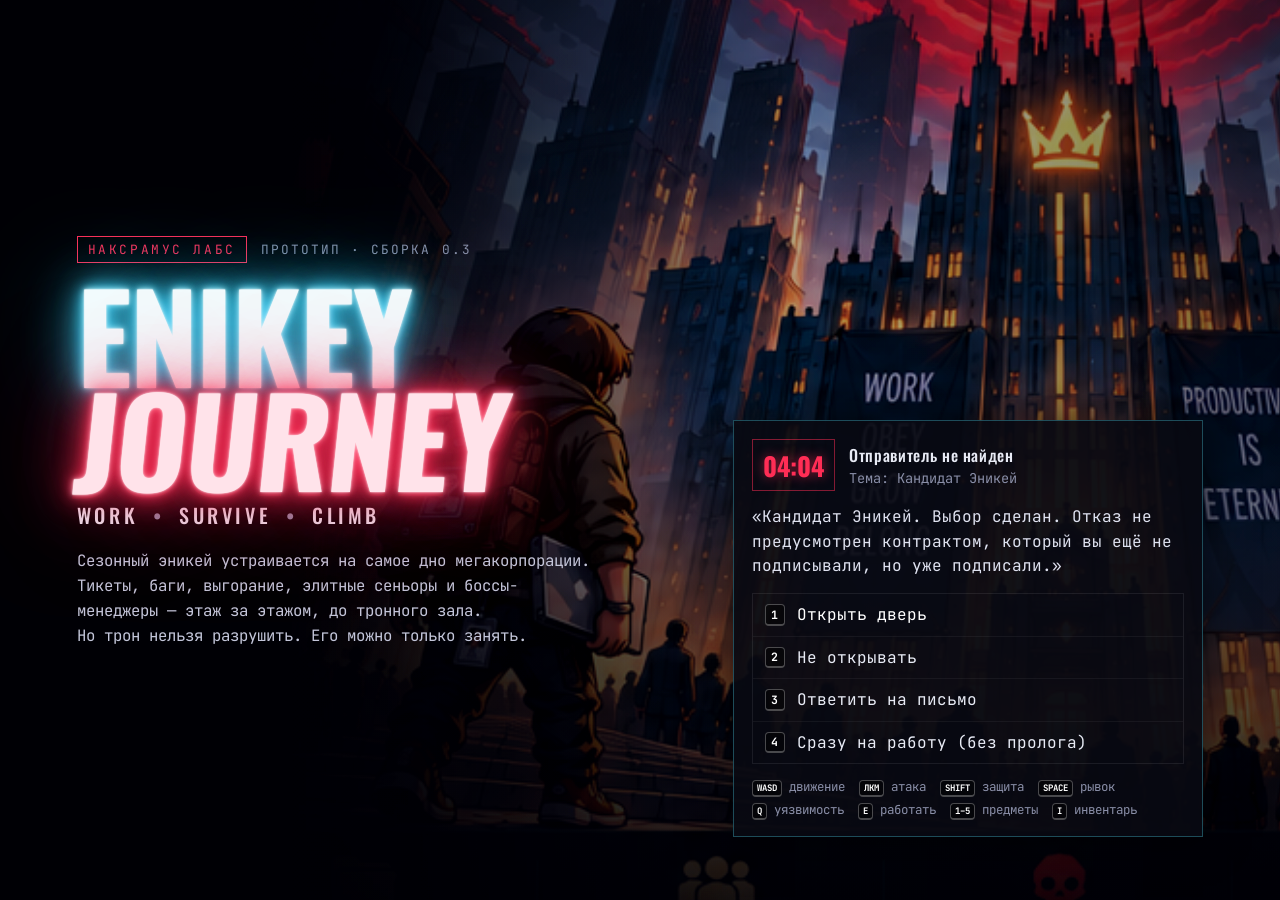
==== index.html @ 5eda6800 "Enikey Journey: browser isometric roguelite prototype Canvas 2D pixel-art game built on the enikeys-" ====
<!doctype html>
<html lang="ru">
<head>
<meta charset="utf-8">
<meta name="viewport" content="width=device-width,initial-scale=1">
<meta name="theme-color" content="#05050a">
<title>Enikey Journey</title>
<link rel="preconnect" href="https://fonts.googleapis.com">
<link rel="preconnect" href="https://fonts.gstatic.com" crossorigin>
<link href="https://fonts.googleapis.com/css2?family=JetBrains+Mono:wght@400;700&family=Oswald:wght@500;700&display=swap" rel="stylesheet">
<link rel="stylesheet" href="style.css">
</head>
<body class="menu">
<canvas id="game" aria-label="Игровое поле"></canvas>
<div class="post" aria-hidden="true"><div class="scan"></div><div class="vig"></div><div id="hurt" class="hurt"></div><div id="burnfx" class="burnfx"></div><div id="lowhp" class="lowhp"></div></div>

<!-- ============================== HUD -->
<div id="hud" class="hud" hidden>
  <section class="hud-player">
    <div class="portrait"><canvas id="portrait"></canvas><span class="lvl" id="lvl">1</span></div>
    <div class="pinfo">
      <div class="pname">Эникей <span id="rank">Эникей · место 503</span></div>
      <div class="bar hp" title="Здоровье"><i id="hpFill"></i><span id="hpText"></span></div>
      <div class="bar en" title="Энергия: тратится на таски и поиск уязвимостей"><i id="enFill"></i><span id="enText"></span></div>
      <div class="bar bo" title="Выгорание: выше 50% падает урон, 100% — конец"><i id="boFill"></i><span id="boText"></span></div>
      <div class="xp" title="Опыт"><i id="xpFill"></i></div>
    </div>
  </section>

  <section class="tracker">
    <div class="tr-head"><span>ТРЕКЕР</span><b id="dayLabel">День 1</b></div>
    <div class="obj main">
      <svg viewBox="0 0 24 24" aria-hidden="true"><path d="M3 18h18l-1.5-10-4.5 4-3-7-3 7-4.5-4z" fill="#f2b632"/><rect x="3" y="19" width="18" height="2" fill="#f2b632"/></svg>
      <div><small>Основная цель:</small><span id="objMain">Добраться до CEO</span></div>
    </div>
    <ol id="tickets" class="tickets"></ol>
    <div class="tr-hint"><kbd>Tab</kbd> следующая таска · <kbd>E</kbd> работать · день до 18:00</div>
  </section>

  <section class="floorinfo">
    <div class="floorname"><span id="floorName">Этаж 1</span></div>
    <div class="minimap"><canvas id="minimap"></canvas></div>
    <div class="dept" id="dept">NAXRAMUS LABS</div>
  </section>

  <section class="abilities">
    <div class="slot" data-slot="lmb"><kbd>ЛКМ</kbd><div class="icon"><svg viewBox="0 0 24 24"><path d="M4 6l6 6-6 6" fill="none" stroke="#4fe9ff" stroke-width="2.5"/><path d="M12 18h8" stroke="#4fe9ff" stroke-width="2.5"/></svg></div><small>Атака</small></div>
    <div class="slot" data-slot="def"><kbd>SHIFT</kbd><div class="icon"><svg viewBox="0 0 24 24"><path d="M12 3l8 3v6c0 5-4 8-8 9-4-1-8-4-8-9V6z" fill="none" stroke="#9fd8ff" stroke-width="2"/><path d="M9 12h6M12 9v6" stroke="#9fd8ff" stroke-width="2"/></svg></div><small>Блок · Reject</small></div>
    <div class="slot" data-slot="dash"><kbd>SPACE</kbd><div class="icon"><svg viewBox="0 0 24 24"><path d="M13 3L5 14h6l-1 7 8-11h-6z" fill="#ffb03a"/></svg><div class="cd"></div></div><small>Рывок</small></div>
    <div class="slot" data-slot="q"><kbd>Q</kbd><div class="icon"><svg viewBox="0 0 24 24"><circle cx="10" cy="10" r="6" fill="none" stroke="#ff2d55" stroke-width="2"/><path d="M14.5 14.5L20 20" stroke="#ff2d55" stroke-width="2.6"/><circle cx="10" cy="10" r="1.6" fill="#fff"/></svg><div class="cd"></div><b class="cost" id="qCost">⚡3</b><b class="chance" id="vulnChance">25%</b></div><small>Уязвимость</small></div>
    <div class="sep"></div>
    <div class="items" id="itemSlots"></div>
  </section>

  <section class="wallet">
    <div class="coin" title="Золото"><svg viewBox="0 0 24 24"><path d="M3 15l9-4 9 4-9 4z" fill="#b8841f"/><path d="M3 12l9-4 9 4-9 4z" fill="#f2b632"/><path d="M3 9l9-4 9 4-9 4z" fill="#ffd76a"/></svg><span id="gold">0</span></div>
    <div class="docs" title="Пропуска к боссу"><svg viewBox="0 0 24 24"><path d="M12 2l7 8-7 12-7-12z" fill="#9b5cff"/><path d="M12 2l7 8h-7z" fill="#c9a2ff"/></svg><span id="passes">0</span></div>
  </section>

  <section id="bossbar" class="bossbar" hidden>
    <div class="bossname"><span id="bossName"></span><em id="bossPhase"></em></div>
    <div class="bbar"><i id="bossFill"></i><span id="bossHp"></span></div>
  </section>

  <aside id="lootCard" class="loot"><div class="lootico" id="lootIco"></div><div><em id="lootGrade"></em><strong id="lootName"></strong><p id="lootText"></p></div></aside>

  <div id="prompt" class="prompt"><kbd>E</kbd><span id="promptText"></span></div>
  <div id="speech" class="speech"><b id="speechName"></b><span id="speechText"></span></div>
  <div id="banner" class="banner"><h2 id="bannerTitle"></h2><p id="bannerSub"></p></div>
  <div id="alert" class="alert"></div>
  <div id="toast" class="toast"></div>
  <button id="soundBtn" class="soundbtn" title="Звук (M)">♪</button>
</div>

<!-- ============================== screens -->
<section id="title" class="screen title">
  <div class="title-art"></div>
  <div class="title-grid">
    <div class="logo-block">
      <div class="badge-line"><span class="pill">НАКСРАМУС ЛАБС</span><span>Прототип · сборка 0.3</span></div>
      <h1 class="logo"><span class="l1">ENIKEY</span><span class="l2">JOURNEY</span></h1>
      <p class="tagline">WORK <i>•</i> SURVIVE <i>•</i> CLIMB</p>
      <p class="lead">Сезонный эникей устраивается на самое дно мегакорпорации. Тикеты, баги, выгорание, элитные сеньоры и боссы-менеджеры — этаж за этажом, до тронного зала.<br>Но трон нельзя разрушить. Его можно только занять.</p>
      <p class="prevceo" id="prevCeo" hidden></p>
    </div>
    <div class="mail">
      <div class="mail-head"><span class="mail-time">04:04</span><div><strong>Отправитель не найден</strong><p>Тема: Кандидат Эникей</p></div></div>
      <p class="mail-body" id="mailLine">«Кандидат Эникей. Выбор сделан. Отказ не предусмотрен контрактом, который вы ещё не подписывали, но уже подписали.»</p>
      <ol class="hr-options">
        <li><button data-act="start"><kbd>1</kbd>Открыть дверь</button></li>
        <li><button data-act="ignore"><kbd>2</kbd>Не открывать</button></li>
        <li><button data-act="reply"><kbd>3</kbd>Ответить на письмо</button></li>
        <li><button data-act="skip"><kbd>4</kbd>Сразу на работу (без пролога)</button></li>
      </ol>
      <div class="controls-mini">
        <span><kbd>WASD</kbd> движение</span><span><kbd>ЛКМ</kbd> атака</span><span><kbd>SHIFT</kbd> защита</span><span><kbd>SPACE</kbd> рывок</span>
        <span><kbd>Q</kbd> уязвимость</span><span><kbd>E</kbd> работать</span><span><kbd>1–5</kbd> предметы</span><span><kbd>I</kbd> инвентарь</span>
      </div>
    </div>
  </div>
</section>

<section id="scene" class="screen scene" hidden>
  <div class="sc-inner">
    <span class="sc-eyebrow" id="sceneEyebrow">СЦЕНА</span>
    <h2 id="sceneTitle"></h2>
    <div class="sc-text" id="sceneText"></div>
    <div class="sc-hint"><kbd>Enter</kbd> / <kbd>Space</kbd> — дальше</div>
  </div>
</section>

<section id="floorCard" class="screen floorcard" hidden>
  <div class="fc-inner">
    <span class="fc-eyebrow" id="fcEyebrow">ЛИФТ</span>
    <h2 id="fcTitle"></h2>
    <p id="fcSub"></p>
    <div class="fc-bar"><i></i></div>
  </div>
</section>

<section id="camp" class="screen camp" hidden>
  <div class="camp-inner">
    <span class="eyebrow">ЛАГЕРЬ</span>
    <h2 id="campTitle">Вечер</h2>
    <p class="camp-quote" id="campQuote"></p>
    <div class="camp-stats" id="campStats"></div>
    <div class="camp-grid">
      <div class="camp-col">
        <h3>Подготовка</h3>
        <button class="cbtn" id="courseBtn"><b>Онлайн-курсы</b><span>+1 к навыку · <em id="coursePrice">40</em> ◆</span></button>
        <div id="shopItems"></div>
      </div>
      <div class="camp-col">
        <h3>Закончить день</h3>
        <button class="cbtn big" id="restBtn"><b>Отдохнуть <kbd>1</kbd></b><span>Энергия — полностью · выгорание −15 · здоровье +30%</span></button>
        <button class="cbtn big" id="vacBtn"><b>Уйти в отпуск <kbd>2</kbd></b><span>50 ◆ · энергия и здоровье — полностью · выгорание −50</span></button>
      </div>
    </div>
  </div>
</section>

<section id="buffer" class="screen buffer" hidden>
  <div class="panel center">
    <span class="eyebrow red">БУФЕР</span>
    <h2>Ты не умер. Ты в очереди.</h2>
    <p>Маленькое холодное помещение. Одна лампа мигает ровным, мерным ритмом. На стене — пустой бейджик.<br><i>— Здесь ты не выполнишь ничего, — голос Браина отовсюду и ниоткуда. — Если бы ты не был помечен, ты бы уже был в темноте.</i></p>
    <p class="muted">Пакеты из очереди не выбиваются. Пакеты отправляются. Выбери, чем заплатить за самовыпуск — это сработает только один раз за забег.</p>
    <div class="row" id="bufferOpts"></div>
  </div>
</section>

<section id="inventory" class="screen inv" hidden>
  <div class="panel">
    <span class="eyebrow">ИНВЕНТАРЬ · <kbd>I</kbd> закрыть</span>
    <h2>Эникей, место 503</h2>
    <div class="inv-stats" id="invStats"></div>
    <div class="inv-list" id="invList"></div>
  </div>
</section>

<section id="pause" class="screen pause" hidden>
  <div class="panel">
    <span class="eyebrow">ПЕРЕРЫВ</span>
    <h2>Пауза</h2>
    <div class="ctl-grid">
      <span>Движение</span><kbd>W A S D</kbd>
      <span>Атака</span><kbd>ЛКМ</kbd>
      <span>Нажать вовремя — Reject: пуля летит обратно. Держать — блок −50%</span><kbd>SHIFT / ПКМ</kbd>
      <span>Рывок, неуязвимость</span><kbd>SPACE</kbd>
      <span>Найти уязвимость: ×2 урон по цели (⚡3)</span><kbd>Q</kbd>
      <span>Работать над таской · обработать духа · перехватить дрон</span><kbd>E</kbd>
      <span>Следующая таска в трекере</span><kbd>TAB</kbd>
      <span>Активные предметы</span><kbd>1 – 5</kbd>
      <span>Инвентарь · звук</span><kbd>I · M</kbd>
    </div>
    <div class="row"><button class="btn primary" id="resumeBtn">Продолжить</button><button class="btn" id="quitBtn">Уволиться</button></div>
  </div>
</section>

<section id="over" class="screen death" hidden>
  <div class="panel center">
    <span class="eyebrow red">ЗАПРОС К СИСТЕМЕ · ПОИСК СОТРУДНИКА</span>
    <h2 class="fired" id="overTitle">СОТРУДНИК НЕ НАЙДЕН</h2>
    <p id="overReason"></p>
    <div class="stats" id="overStats"></div>
    <div class="row"><button class="btn primary" id="retryBtn">Новый контракт <kbd>Enter</kbd></button><button class="btn" id="menuBtn">В меню</button></div>
  </div>
</section>

<section id="ending" class="screen victory" hidden>
  <div class="panel center wide">
    <span class="eyebrow green">ЗАБЕГ ЗАВЕРШЁН</span>
    <h2>Ты — новый CEO</h2>
    <div class="ceo-chain" id="ceoChain"></div>
    <h3 class="ceo">CEO ВСЕГДА ВОЗВРАЩАЕТСЯ</h3>
    <p class="muted" id="endingText">В следующем забеге наверху будет ждать твой Эникей — с этим уровнем, навыком и лутом.</p>
    <div class="stats" id="endStats"></div>
    <div class="row"><button class="btn primary" id="ngBtn">Новый забег <kbd>Enter</kbd></button><button class="btn" id="endMenuBtn">В меню</button></div>
  </div>
</section>

<section id="bossCard" class="bosscard" hidden>
  <div class="bc-line"></div>
  <h2 id="bcName"></h2>
  <h3 id="bcTitle"></h3>
  <p id="bcQuote"></p>
</section>

<div id="touchNote" class="touchnote" hidden>Прототип рассчитан на клавиатуру и мышь.</div>

<script src="src/core.js"></script>
<script src="src/audio.js"></script>
<script src="src/data.js"></script>
<script src="src/sprites.js"></script>
<script src="src/assets.js"></script>
<script src="src/level.js"></script>
<script src="src/entities.js"></script>
<script src="src/boss.js"></script>
<script src="src/render.js"></script>
<script src="src/ui.js"></script>
<script src="src/game.js"></script>
</body>
</html>
---- style.css ----
:root {
  --bg: #05050a;
  --panel: rgba(10, 11, 20, 0.82);
  --line: rgba(120, 130, 180, 0.22);
  --text: #e8ebf5;
  --muted: #8a8fa8;
  --red: #ff2d55;
  --red-deep: #9e1030;
  --cyan: #4fe9ff;
  --blue: #3a8bff;
  --gold: #f2b632;
  --purple: #9b5cff;
  --green: #4dff9a;
  --head: "Oswald", "Arial Narrow", "Roboto Condensed", sans-serif;
  --mono: "JetBrains Mono", ui-monospace, "SF Mono", Menlo, monospace;
}
* { box-sizing: border-box; }
html, body { margin: 0; height: 100%; overflow: hidden; background: var(--bg); color: var(--text); font-family: var(--mono); }
body { user-select: none; -webkit-user-select: none; }
button { font: inherit; color: inherit; }
[hidden] { display: none !important; }
kbd { font-family: var(--mono); font-size: 0.72em; font-weight: 700; padding: 0.15em 0.45em; border: 1px solid rgba(255,255,255,0.28); border-bottom-width: 2px; border-radius: 4px; background: rgba(0,0,0,0.5); color: #fff; }

#game { position: fixed; inset: 0; display: block; image-rendering: pixelated; cursor: none; }
body.menu #game { cursor: default; }

/* ------------------------------------------------ post fx */
.post { position: fixed; inset: 0; pointer-events: none; z-index: 2; }
.post .scan { position: absolute; inset: 0; background: repeating-linear-gradient(to bottom, rgba(0,0,0,0) 0 2px, rgba(0,0,0,0.13) 2px 3px); mix-blend-mode: multiply; }
.post .vig { position: absolute; inset: 0; background: radial-gradient(ellipse at 50% 50%, rgba(0,0,0,0) 55%, rgba(0,0,0,0.55) 100%); }
.post .hurt { position: absolute; inset: 0; opacity: 0; background: radial-gradient(ellipse at 50% 50%, rgba(255,0,40,0) 40%, rgba(255,20,60,0.55) 100%); transition: opacity 0.05s; }
.post .lowhp { position: absolute; inset: 0; opacity: 0; background: radial-gradient(ellipse at 50% 50%, rgba(255,0,40,0) 50%, rgba(160,0,30,0.5) 100%); animation: beat 1s infinite; }
@keyframes beat { 0%, 100% { filter: brightness(0.6); } 15% { filter: brightness(1.3); } 30% { filter: brightness(0.8); } 45% { filter: brightness(1.1); } }

/* ------------------------------------------------ HUD */
.hud { position: fixed; inset: 0; pointer-events: none; z-index: 5; font-size: clamp(11px, 0.95vw, 15px); }
.hud.cine .tracker, .hud.cine .bossbar { opacity: 0; }
.hud section, .hud aside, .hud .prompt, .hud .banner, .hud .alert, .hud .toast, .hud .soundbtn { position: absolute; }

.hud-player { left: 22px; top: 18px; display: flex; align-items: center; gap: 14px; }
.portrait { width: 86px; height: 86px; border-radius: 50%; border: 3px solid var(--red); box-shadow: 0 0 18px rgba(255,45,85,0.55), inset 0 0 18px rgba(0,0,0,0.9); background: radial-gradient(circle at 50% 70%, #3a1020, #0b0a12 70%); overflow: hidden; display: grid; place-items: center; }
.portrait { position: relative; overflow: visible !important; }
.portrait canvas { width: 84px; height: 72px; image-rendering: pixelated; margin-top: 10px; border-radius: 0 0 42px 42px; }
.portrait .lvl { position: absolute; right: -4px; bottom: -4px; min-width: 28px; height: 28px; display: grid; place-items: center; border-radius: 50%; background: #0b0c14; border: 2px solid var(--cyan); font-family: var(--head); font-weight: 700; color: #fff; box-shadow: 0 0 10px rgba(79,233,255,0.5); }
.pname { font-family: var(--head); font-weight: 700; font-size: 1.7em; letter-spacing: 0.01em; text-shadow: 0 2px 0 #000; }
.pname span { font-family: var(--mono); font-weight: 400; font-size: 0.42em; color: var(--muted); margin-left: 10px; letter-spacing: 0.08em; text-transform: uppercase; vertical-align: middle; }
.bar { position: relative; width: 250px; height: 20px; margin-top: 6px; background: rgba(5,5,10,0.85); border: 1px solid rgba(255,255,255,0.12); clip-path: polygon(0 0, 100% 0, calc(100% - 10px) 100%, 0 100%); }
.bar i, .bar b { position: absolute; left: 0; top: 0; bottom: 0; width: 100%; transition: width 0.12s; }
.bar.hp i { background: linear-gradient(180deg, #ff5070, #c5112f 60%, #8d0a22); box-shadow: 0 0 12px rgba(255,45,85,0.6); }
.bar.hp b { background: #ffd0d8; transition: width 0.6s 0.25s; }
.bar.en { width: 220px; height: 16px; }
.bar.en i { background: linear-gradient(180deg, #5aa8ff, #2463d8 60%, #163f99); box-shadow: 0 0 10px rgba(58,139,255,0.6); }
.bar span { position: absolute; inset: 0; display: grid; place-items: center; font-weight: 700; font-size: 0.85em; text-shadow: 0 1px 2px #000; }

.tracker { right: 22px; top: 262px; width: 300px; max-height: calc(100vh - 262px - 140px); overflow: hidden; }
.obj { display: flex; gap: 10px; align-items: center; background: linear-gradient(90deg, rgba(8,9,16,0.85), rgba(8,9,16,0.0)); padding: 8px 40px 8px 10px; border-left: 2px solid rgba(242,182,50,0.6); }
.obj.extra { border-left-color: rgba(143,155,255,0.6); }
.obj svg { width: 26px; height: 26px; flex: none; filter: drop-shadow(0 0 6px rgba(242,182,50,0.6)); }
.obj.extra svg { filter: drop-shadow(0 0 6px rgba(143,155,255,0.6)); }
.obj small { display: block; color: var(--gold); font-size: 0.85em; }
.obj.extra small { color: #8f9bff; }
.obj span { font-size: 1.05em; }
.obj span.flash { animation: objflash 0.9s; }
@keyframes objflash { 0%, 40% { color: #fff; text-shadow: 0 0 10px #fff; } 100% { text-shadow: none; } }

.floorinfo { right: 22px; top: 16px; width: 300px; text-align: right; }
.floorname { font-family: var(--head); font-weight: 700; font-size: 1.45em; text-shadow: 0 2px 0 #000; }
.minimap { margin-top: 6px; height: 170px; background: rgba(6,7,13,0.82); border: 1px solid var(--line); box-shadow: inset 0 0 30px rgba(0,0,0,0.6); position: relative; }
.minimap::after { content: ""; position: absolute; inset: 0; background: repeating-linear-gradient(0deg, rgba(255,255,255,0.025) 0 1px, transparent 1px 4px); pointer-events: none; }
.minimap canvas { width: 100%; height: 100%; display: block; }
.dept { margin-top: 6px; color: var(--muted); font-size: 0.8em; letter-spacing: 0.18em; }

.abilities { left: 22px; bottom: 20px; display: flex; gap: 10px; }
.slot { width: 66px; text-align: center; }
.slot kbd { display: inline-block; margin-bottom: 6px; font-size: 0.75em; }
.slot .icon { position: relative; width: 66px; height: 66px; display: grid; place-items: center; background: linear-gradient(160deg, #1b1d2b, #0b0c14); border: 1px solid rgba(255,255,255,0.14); border-radius: 6px; box-shadow: inset 0 0 18px rgba(0,0,0,0.8); overflow: hidden; }
.slot .icon svg { width: 36px; height: 36px; filter: drop-shadow(0 0 6px currentColor); color: #4fe9ff; }
.slot[data-slot="dash"] .icon svg { color: #ffb03a; }
.slot[data-slot="q"] .icon svg, .slot[data-slot="f"] .icon svg { color: #a98bff; }
.slot[data-slot="r"] .icon svg { color: #ff2d55; }
.slot .cd { position: absolute; inset: 0; background: rgba(0,0,0,0.65); transform-origin: bottom; transform: scaleY(0); }
.slot.locked .icon { filter: grayscale(0.7) brightness(0.65); }
.slot.ready .icon { border-color: rgba(169,139,255,0.7); box-shadow: inset 0 0 18px rgba(0,0,0,0.8), 0 0 12px rgba(169,139,255,0.35); }
.slot.deny .icon { animation: deny 0.35s; }
@keyframes deny { 0%, 100% { transform: none; } 25% { transform: translateX(-4px); border-color: var(--red); } 75% { transform: translateX(4px); border-color: var(--red); } }
.slot .count, .slot .cost { position: absolute; right: 4px; bottom: 2px; font-size: 0.85em; font-weight: 700; text-shadow: 0 1px 2px #000; }
.slot .cost { color: #9fc4ff; font-size: 0.72em; }
.slot small { display: block; margin-top: 5px; color: var(--muted); font-size: 0.72em; white-space: nowrap; }

.wallet { right: 22px; bottom: 22px; display: flex; gap: 10px; }
.wallet > div { display: flex; align-items: center; gap: 8px; padding: 8px 18px 8px 12px; background: rgba(8,9,16,0.85); border: 1px solid var(--line); border-radius: 999px; font-family: var(--head); font-weight: 700; font-size: 1.6em; }
.wallet svg { width: 28px; height: 28px; }
.wallet .coin span { color: #ffe08a; }
.wallet .docs span { color: #c9a2ff; }
.wallet .bump { animation: bump 0.25s; }
@keyframes bump { 50% { transform: scale(1.25); } }

.bossbar { left: 50%; top: 18px; transform: translateX(-50%); width: min(720px, 52vw); }
.bossname { display: flex; justify-content: space-between; align-items: baseline; font-family: var(--head); font-weight: 700; font-size: 1.5em; letter-spacing: 0.04em; text-shadow: 0 0 12px rgba(255,45,85,0.6), 0 2px 0 #000; }
.bossname em { font-family: var(--mono); font-style: normal; font-weight: 400; font-size: 0.5em; color: #ff8aa0; letter-spacing: 0.06em; }
.bbar { position: relative; height: 16px; margin-top: 4px; background: rgba(5,5,10,0.9); border: 1px solid rgba(255,45,85,0.45); }
.bbar i { position: absolute; inset: 0; width: 100%; background: linear-gradient(180deg, #ff5070, #b80f2c); box-shadow: 0 0 14px rgba(255,45,85,0.7); transition: width 0.15s; }
.bbar s { position: absolute; top: -3px; bottom: -3px; width: 2px; background: rgba(255,255,255,0.6); }
.bbar span { position: absolute; inset: 0; display: grid; place-items: center; font-size: 0.7em; font-weight: 700; color: #fff; text-shadow: 0 1px 2px #000; }

.doccard { right: 22px; top: 50%; width: 330px; display: flex; gap: 12px; padding: 14px; background: var(--panel); border: 1px solid rgba(155,92,255,0.45); box-shadow: 0 0 24px rgba(155,92,255,0.18); transform: translate(120%, -50%); transition: transform 0.35s cubic-bezier(.2,.9,.3,1.2); }
.doccard.show { transform: translate(0, -50%); }
.docicon svg { width: 44px; height: 44px; }
.doccard strong { display: block; font-family: var(--head); font-weight: 500; color: #ffb03a; font-size: 1.15em; margin-bottom: 4px; }
.doccard p { margin: 0; color: #c9cbe0; line-height: 1.4; }

.prompt { position: absolute; display: flex; align-items: center; gap: 8px; padding: 6px 12px 6px 6px; background: rgba(6,7,13,0.88); border: 1px solid rgba(79,233,255,0.35); border-radius: 6px; transform: translate(-50%, -100%); opacity: 0; transition: opacity 0.12s; white-space: nowrap; }
.prompt.show { opacity: 1; }
.prompt.bad { border-color: rgba(255,45,85,0.5); }
.prompt kbd { font-size: 0.9em; }

.banner { left: 50%; top: 26%; transform: translate(-50%, -50%); text-align: center; opacity: 0; transition: opacity 0.3s, transform 0.3s; }
.banner.show { opacity: 1; transform: translate(-50%, -50%) scale(1); }
.banner h2 { margin: 0; font-family: var(--head); font-weight: 700; font-size: 3.2em; letter-spacing: 0.06em; color: #fff; text-shadow: 0 0 22px var(--bc, var(--red)), 0 3px 0 #000; }
.banner p { margin: 6px 0 0; color: #cfd2e6; letter-spacing: 0.08em; text-shadow: 0 2px 4px #000; }
.alert { left: 50%; top: 13%; transform: translateX(-50%); font-family: var(--head); font-weight: 700; font-size: 1.6em; color: #ffcf5a; letter-spacing: 0.12em; text-shadow: 0 0 14px rgba(255,140,40,0.8); opacity: 0; }
.alert.show { animation: alertblink 1.6s forwards; }
@keyframes alertblink { 0%, 20%, 40%, 60% { opacity: 1; } 10%, 30%, 50% { opacity: 0.2; } 85% { opacity: 1; } 100% { opacity: 0; } }
.toast { left: 50%; bottom: 120px; transform: translateX(-50%); padding: 8px 16px; background: rgba(6,7,13,0.88); border: 1px solid var(--line); border-radius: 4px; opacity: 0; transition: opacity 0.25s; max-width: 60vw; text-align: center; }
.toast.show { opacity: 1; }
.soundbtn { position: absolute; right: 22px; bottom: 82px; width: 34px; height: 34px; border-radius: 50%; border: 1px solid var(--line); background: rgba(8,9,16,0.85); cursor: pointer; pointer-events: auto; color: var(--muted); }
.soundbtn.off { text-decoration: line-through; color: #555; }

/* ------------------------------------------------ screens */
.screen { position: fixed; inset: 0; z-index: 10; display: grid; place-items: center; }
.eyebrow { display: block; font-size: 0.8em; letter-spacing: 0.22em; color: var(--cyan); }
.eyebrow.red { color: var(--red); }
.eyebrow.green { color: var(--green); }
.btn { pointer-events: auto; cursor: pointer; padding: 12px 22px; border: 1px solid rgba(255,255,255,0.22); background: rgba(255,255,255,0.04); font-family: var(--head); font-weight: 500; font-size: 1.05em; letter-spacing: 0.06em; text-transform: uppercase; transition: background 0.15s, border-color 0.15s, transform 0.15s; }
.btn:hover { background: rgba(255,255,255,0.1); transform: translateY(-1px); }
.btn.primary { border-color: var(--red); background: linear-gradient(180deg, rgba(255,45,85,0.35), rgba(255,45,85,0.12)); box-shadow: 0 0 22px rgba(255,45,85,0.3); }
.btn kbd { margin-left: 8px; font-size: 0.7em; }
.row { display: flex; gap: 12px; justify-content: center; margin-top: 22px; flex-wrap: wrap; }
.panel { background: rgba(8,9,16,0.92); border: 1px solid var(--line); padding: 30px 36px; min-width: 420px; max-width: 92vw; box-shadow: 0 30px 80px rgba(0,0,0,0.7); }
.panel.center { text-align: center; }
.panel.wide { max-width: 760px; }
.panel h2 { font-family: var(--head); font-weight: 700; font-size: 2.6em; margin: 8px 0 10px; letter-spacing: 0.03em; }
.panel p { color: #c3c6da; line-height: 1.5; }
.muted { color: var(--muted) !important; }

/* title */
.title { place-items: stretch; background: #05050a; overflow: hidden; }
.title-art { position: absolute; inset: -4%; background: url("assets/keyart.png") no-repeat; background-size: 215% auto; background-position: 34% 0%; filter: saturate(1.1) contrast(1.05); }
.title-art::after { content: ""; position: absolute; inset: 0; background: linear-gradient(90deg, rgba(5,5,10,1) 0%, rgba(5,5,10,1) 24%, rgba(5,5,10,0.94) 32%, rgba(5,5,10,0.3) 62%, rgba(5,5,10,0.55) 100%), linear-gradient(0deg, rgba(5,5,10,0.95) 0%, rgba(5,5,10,0) 40%); }
.title-grid { position: relative; z-index: 1; display: grid; grid-template-columns: minmax(0, 1fr) minmax(0, 470px); gap: 40px; align-items: end; padding: 7vh 6vw; height: 100%; }
.logo-block { align-self: center; max-width: 640px; }
.badge-line { display: flex; gap: 14px; align-items: center; color: var(--muted); font-size: 0.8em; letter-spacing: 0.16em; text-transform: uppercase; }
.pill { padding: 4px 10px; border: 1px solid var(--red); color: var(--red); letter-spacing: 0.2em; }
.logo { margin: 18px 0 10px; font-family: var(--head); font-weight: 700; line-height: 0.86; font-size: clamp(64px, 9.5vw, 150px); letter-spacing: -0.01em; }
.logo > span { display: block; }
.logo .l1 {
  color: #f2fdff;
  text-shadow:
    0 0 2px #fff, 0 0 6px #bff6ff,
    0 0 14px #3fd8ff, 0 0 28px #3fd8ff, 0 0 56px rgba(63,216,255,0.75), 0 0 110px rgba(63,216,255,0.45),
    0 4px 0 #000;
  animation: neon-breathe 5s ease-in-out infinite;
}
.logo .l2 {
  color: #ffe3ea; transform: skewX(-6deg);
  text-shadow:
    0 0 2px #fff, 0 0 6px #ff9db2,
    0 0 14px #ff2d55, 0 0 30px #ff2d55, 0 0 60px rgba(255,45,85,0.8), 0 0 120px rgba(255,45,85,0.5),
    0 4px 0 #2a0008;
  animation: neon-breathe 5s ease-in-out infinite;
}
/* slow breathing: inhale brightens the tubes, exhale lets them dim */
@keyframes neon-breathe { 0%, 100% { filter: brightness(0.78); } 45% { filter: brightness(1.22); } 60% { filter: brightness(1.18); } }
.tagline { font-family: var(--head); font-weight: 500; letter-spacing: 0.18em; font-size: 1.25em; margin: 0 0 18px; }
.tagline i { color: var(--muted); font-style: normal; margin: 0 6px; }
.tagline b { color: var(--red); }
.lead { color: #c3c6da; line-height: 1.6; max-width: 520px; font-size: 0.98em; }

.hr-dialog { align-self: end; background: rgba(8,9,18,0.9); border: 1px solid rgba(79,233,255,0.3); box-shadow: 0 0 40px rgba(0,0,0,0.6), inset 0 0 0 1px rgba(255,255,255,0.03); padding: 18px; }
.hr-head { display: flex; gap: 14px; }
.hr-tag { flex: none; width: 52px; height: 52px; display: grid; place-items: center; font-family: var(--head); font-weight: 700; font-size: 1.3em; border: 2px solid #c8a46a; color: #c8a46a; background: #1a140c; }
.hr-head strong { font-family: var(--head); font-weight: 500; letter-spacing: 0.04em; }
.hr-head p { margin: 4px 0 0; color: #dfe2f0; line-height: 1.45; min-height: 2.9em; }
.hr-options { list-style: none; margin: 14px 0 0; padding: 0; border: 1px solid rgba(255,255,255,0.08); }
.hr-options button { width: 100%; text-align: left; padding: 10px 12px; background: transparent; border: 0; border-top: 1px solid rgba(255,255,255,0.05); cursor: pointer; display: flex; gap: 12px; align-items: center; font-size: 1em; }
.hr-options li:first-child button { border-top: 0; }
.hr-options button:hover, .hr-options button:focus-visible { background: linear-gradient(90deg, rgba(58,139,255,0.35), rgba(58,139,255,0.05)); outline: none; }
.hr-options li:first-child button { color: #fff; }
.controls-mini { display: flex; flex-wrap: wrap; gap: 6px 14px; margin-top: 14px; color: var(--muted); font-size: 0.78em; }

/* floor card */
.floorcard { background: rgba(3,3,7,0.94); }
.fc-inner { text-align: center; }
.fc-eyebrow { letter-spacing: 0.3em; color: var(--muted); font-size: 0.85em; }
.fc-inner h2 { font-family: var(--head); font-weight: 700; font-size: clamp(36px, 5vw, 72px); margin: 10px 0; text-shadow: 0 0 30px var(--fc, rgba(255,45,85,0.6)); }
.fc-inner p { color: #c3c6da; }
.fc-bar { width: 300px; height: 2px; background: rgba(255,255,255,0.1); margin: 20px auto 0; overflow: hidden; }
.fc-bar i { display: block; height: 100%; width: 0; background: var(--red); animation: fill 1.9s linear forwards; }
@keyframes fill { to { width: 100%; } }

/* upgrade */
.upgrade { background: radial-gradient(ellipse at 50% 40%, rgba(20,8,20,0.88), rgba(3,3,7,0.96)); }
.up-inner { text-align: center; padding: 20px; }
.up-inner h2 { font-family: var(--head); font-weight: 700; font-size: clamp(32px, 4vw, 54px); margin: 8px 0; }
.up-inner p { color: #b6b9cf; }
.cards { display: flex; gap: 20px; justify-content: center; margin-top: 30px; flex-wrap: wrap; }
.card { pointer-events: auto; cursor: pointer; width: 250px; min-height: 300px; padding: 22px 20px; text-align: left; background: linear-gradient(170deg, #161827, #0a0b13); border: 1px solid rgba(255,255,255,0.12); position: relative; transition: transform 0.15s, border-color 0.15s, box-shadow 0.15s; display: flex; flex-direction: column; }
.card:hover, .card:focus-visible { transform: translateY(-6px); border-color: var(--rc); box-shadow: 0 0 34px color-mix(in srgb, var(--rc) 35%, transparent); outline: none; }
.card kbd { position: absolute; right: 14px; top: 14px; }
.card .rar { font-size: 0.72em; letter-spacing: 0.2em; color: var(--rc); text-transform: uppercase; }
.card .ico { width: 64px; height: 64px; margin: 18px 0 14px; display: grid; place-items: center; font-size: 34px; border: 1px solid color-mix(in srgb, var(--rc) 60%, transparent); background: color-mix(in srgb, var(--rc) 12%, transparent); box-shadow: 0 0 22px color-mix(in srgb, var(--rc) 30%, transparent); font-family: var(--head); font-weight: 700; color: var(--rc); }
.card h3 { font-family: var(--head); font-weight: 700; font-size: 1.5em; margin: 0 0 8px; }
.card p { margin: 0; color: #c3c6da; line-height: 1.5; font-size: 0.95em; }
.card .flav { margin-top: auto; padding-top: 14px; color: var(--muted); font-style: italic; font-size: 0.82em; }

/* pause / death / victory */
.pause, .death, .victory { background: rgba(3,3,7,0.78); backdrop-filter: blur(3px); }
.ctl-grid { display: grid; grid-template-columns: 1fr auto; gap: 10px 30px; margin-top: 18px; align-items: center; color: #c3c6da; }
.ctl-grid kbd { justify-self: end; }
.build { margin-top: 18px; display: flex; flex-wrap: wrap; gap: 6px; max-width: 520px; }
.build span { padding: 4px 8px; border: 1px solid var(--line); font-size: 0.8em; color: #c3c6da; }
.fired { color: var(--red); font-size: clamp(48px, 7vw, 96px) !important; text-shadow: 0 0 30px rgba(255,45,85,0.6); transform: rotate(-3deg); border: 4px solid var(--red); display: inline-block; padding: 0 22px; margin: 20px 0 !important; }
.stats { display: grid; grid-template-columns: repeat(6, minmax(0, 1fr)); gap: 10px; margin-top: 16px; }
.stats div { padding: 10px; border: 1px solid var(--line); background: rgba(255,255,255,0.02); }
.stats b { display: block; font-family: var(--head); font-size: 1.6em; }
.stats small { color: var(--muted); font-size: 0.75em; letter-spacing: 0.08em; }
.ceo-chain { display: flex; gap: 14px; justify-content: center; align-items: center; font-size: 34px; margin: 20px 0 6px; color: #ffd76a; text-shadow: 0 0 16px rgba(255,200,80,0.6); }
.ceo-chain i { font-style: normal; color: var(--muted); font-size: 20px; }
.ceo-chain .q { color: #6c6f8a; text-shadow: none; border: 1px dashed #6c6f8a; width: 46px; height: 46px; display: grid; place-items: center; font-family: var(--head); }
.ceo { font-family: var(--head); font-weight: 700; color: var(--red); letter-spacing: 0.1em; font-size: 1.6em; text-shadow: 0 0 18px rgba(255,45,85,0.6); margin: 8px 0; }

/* boss intro */
.bosscard { position: fixed; left: 0; right: 0; top: 18%; z-index: 9; text-align: left; padding-left: 8vw; pointer-events: none; animation: bossin 3s forwards; }
.bosscard h2 { margin: 0; font-family: var(--head); font-weight: 700; font-size: clamp(56px, 8vw, 120px); line-height: 0.9; color: #fff; text-shadow: 0 0 30px rgba(255,45,85,0.7), 0 5px 0 #000; }
.bosscard h3 { margin: 8px 0; font-family: var(--head); font-weight: 500; color: #7fb4ff; letter-spacing: 0.12em; font-size: clamp(20px, 2.2vw, 32px); }
.bosscard p { color: #e0e3f2; font-size: 1.2em; font-style: italic; }
.bc-line { width: 0; height: 3px; background: var(--red); box-shadow: 0 0 14px var(--red); margin-bottom: 18px; animation: line 0.8s 0.1s forwards; }
@keyframes line { to { width: 340px; } }
@keyframes bossin { 0% { opacity: 0; transform: translateX(-40px); } 12% { opacity: 1; transform: none; } 85% { opacity: 1; } 100% { opacity: 0; } }

.touchnote { position: fixed; left: 50%; bottom: 12px; transform: translateX(-50%); z-index: 20; padding: 8px 14px; background: rgba(8,9,16,0.9); border: 1px solid var(--line); font-size: 12px; }

@media (max-width: 900px) {
  .title-grid { grid-template-columns: 1fr; align-items: start; overflow-y: auto; }
  .hud { font-size: 10px; }
  .bar { width: 160px; } .bar.en { width: 140px; }
  .portrait { width: 64px; height: 64px; }
  .floorinfo { width: 200px; }
  .tracker { width: 200px; top: 200px; }
  .minimap { height: 120px; }
  .doccard { width: 240px; }
}
@media (prefers-reduced-motion: reduce) {
  .logo .l1, .logo .l2, .post .lowhp { animation: none; }
}

/* ------------------------------------------------ canon HUD additions */
.bar.bo { width: 200px; height: 17px; }
.bar.bo span, .bar.en span { font-size: 0.78em; }
.bar.bo i { background: linear-gradient(180deg, #ffc04a, #e0681a 60%, #a8400c); box-shadow: 0 0 10px rgba(255,140,40,0.6); }
.bar.bo.hot i { animation: hot 0.6s infinite alternate; }
@keyframes hot { to { filter: brightness(1.5); } }
.xp { width: 250px; height: 3px; margin-top: 5px; background: rgba(255,255,255,0.08); }
.xp i { display: block; height: 100%; background: var(--cyan); box-shadow: 0 0 6px var(--cyan); transition: width 0.3s; }
.post .burnfx { position: absolute; inset: 0; opacity: 0; background: radial-gradient(ellipse at 50% 50%, rgba(255,140,0,0) 45%, rgba(255,120,20,0.45) 100%); }

.tr-head { display: flex; justify-content: space-between; align-items: baseline; font-size: 0.75em; letter-spacing: 0.22em; color: var(--muted); padding: 0 2px 6px; border-bottom: 1px solid var(--line); margin-bottom: 8px; }
.tr-head b { font-family: var(--head); font-size: 1.5em; letter-spacing: 0.04em; color: #fff; }
.tickets { list-style: none; margin: 8px 0 0; padding: 0; display: grid; gap: 6px; }
.tickets li { position: relative; padding: 7px 10px 7px 12px; background: linear-gradient(90deg, rgba(8,9,16,0.88), rgba(8,9,16,0.25)); border-left: 2px solid rgba(63,216,255,0.5); }
.tickets li .tid { font-size: 0.72em; color: var(--cyan); letter-spacing: 0.08em; }
.tickets li .tname { display: block; font-size: 0.98em; }
.tickets li .tcost { font-size: 0.75em; color: var(--muted); }
.tickets li .tcost .e { color: #7fb4ff; } .tickets li .tcost .b { color: #ffb03a; } .tickets li .tcost .g { color: #ffd166; }
.tickets li.sel { background: linear-gradient(90deg, rgba(63,216,255,0.18), rgba(8,9,16,0.3)); border-left-color: var(--cyan); }
.tickets li.sel::before { content: "▸"; position: absolute; left: -14px; top: 8px; color: var(--cyan); }
.tickets li.elite { border-left-color: #b26bff; } .tickets li.elite .tid { color: #c9a2ff; }
.tickets li.boss { border-left-color: var(--red); } .tickets li.boss .tid { color: var(--red); }
.tickets li.done { opacity: 0.45; } .tickets li.done .tname { text-decoration: line-through; } .tickets li.done .tid { color: var(--green); }
.tickets li .tprog { position: absolute; left: 0; bottom: 0; height: 2px; background: var(--cyan); box-shadow: 0 0 6px var(--cyan); }
.tr-hint { margin-top: 8px; font-size: 0.72em; color: var(--muted); }

.abilities { align-items: flex-end; }
.abilities .sep { width: 1px; height: 66px; background: var(--line); margin: 0 4px; }
.slot .chance { position: absolute; left: 4px; top: 2px; font-size: 0.68em; color: #ff8aa0; }
.items { display: flex; gap: 6px; }
.islot { width: 54px; text-align: center; }
.islot kbd { display: inline-block; margin-bottom: 6px; font-size: 0.72em; }
.islot .icon { width: 54px; height: 54px; display: grid; place-items: center; border-radius: 6px; border: 1px solid rgba(255,255,255,0.1); background: linear-gradient(160deg, #161827, #0a0b13); font-size: 24px; position: relative; }
.islot.empty .icon { opacity: 0.25; filter: grayscale(1); }
.islot .icon b { position: absolute; left: 0; right: 0; bottom: 1px; font-size: 9px; font-weight: 700; letter-spacing: 0.04em; }
.islot small { display: block; margin-top: 4px; color: var(--muted); font-size: 0.66em; white-space: nowrap; overflow: hidden; text-overflow: ellipsis; }
.islot.deny .icon { animation: deny 0.35s; }

.loot { left: 22px; top: 50%; width: 320px; display: flex; gap: 12px; padding: 14px; background: var(--panel); border: 1px solid var(--lc, var(--line)); box-shadow: 0 0 24px color-mix(in srgb, var(--lc, #fff) 25%, transparent); transform: translate(120%, -50%); transition: transform 0.35s cubic-bezier(.2,.9,.3,1.2); }
.loot.show { transform: translate(0, -50%); }
.loot:not(.show) { transform: translate(-120%, -50%); }
.lootico { width: 52px; height: 52px; flex: none; display: grid; place-items: center; font-size: 30px; border: 1px solid var(--lc); background: color-mix(in srgb, var(--lc) 12%, transparent); }
.loot em { font-style: normal; font-size: 0.72em; letter-spacing: 0.18em; text-transform: uppercase; color: var(--lc); }
.loot strong { display: block; font-family: var(--head); font-weight: 700; font-size: 1.25em; margin: 2px 0 4px; }
.loot p { margin: 0; color: #c9cbe0; line-height: 1.4; font-size: 0.9em; }

.hud .speech { position: absolute; max-width: 340px; padding: 10px 14px; background: rgba(8,9,18,0.94); border: 1px solid rgba(201,203,224,0.3); border-radius: 6px; transform: translate(-50%, -100%); opacity: 0; transition: opacity 0.2s; line-height: 1.45; font-size: 0.95em; }
.hud .speech.show { opacity: 1; }
.hud .speech b { display: block; font-family: var(--head); font-weight: 500; color: var(--cyan); margin-bottom: 2px; }
.hud .speech::after { content: ""; position: absolute; left: 50%; bottom: -7px; border: 7px solid transparent; border-bottom: 0; border-top-color: rgba(8,9,18,0.94); transform: translateX(-50%); }

/* title mail */
.mail { align-self: end; background: rgba(8,9,18,0.92); border: 1px solid rgba(79,233,255,0.3); padding: 18px; box-shadow: 0 0 40px rgba(0,0,0,0.6); }
.mail-head { display: flex; gap: 14px; align-items: center; }
.mail-time { font-family: var(--head); font-weight: 700; font-size: 1.6em; color: var(--red); text-shadow: 0 0 12px rgba(255,45,85,0.6); padding: 6px 10px; border: 1px solid rgba(255,45,85,0.5); }
.mail-head strong { font-family: var(--head); font-weight: 500; letter-spacing: 0.04em; }
.mail-head p { margin: 2px 0 0; color: var(--muted); font-size: 0.85em; }
.mail-body { color: #dfe2f0; line-height: 1.55; min-height: 4.6em; margin: 14px 0 0; }
.prevceo { margin-top: 18px; padding: 10px 14px; border: 1px solid rgba(255,43,71,0.45); background: rgba(40,4,12,0.6); color: #ffb0be; display: inline-block; }

/* scene */
.scene { background: radial-gradient(ellipse at 50% 30%, rgba(14,10,24,0.96), rgba(3,3,7,0.98)); }
.sc-inner { width: min(760px, 92vw); box-sizing: border-box; padding: 30px; text-align: left; }
.sc-eyebrow { letter-spacing: 0.3em; color: var(--cyan); font-size: 0.8em; }
.sc-inner h2 { font-family: var(--head); font-weight: 700; font-size: clamp(30px, 3.6vw, 52px); margin: 8px 0 18px; }
.sc-text { white-space: pre-wrap; line-height: 1.7; color: #dfe2f0; min-height: 12em; font-size: 1.02em; }
.sc-text .cur { display: inline-block; width: 0.6em; height: 1.1em; background: var(--cyan); vertical-align: text-bottom; animation: blink 0.8s steps(1) infinite; }
@keyframes blink { 50% { opacity: 0; } }
.sc-hint { margin-top: 22px; color: var(--muted); font-size: 0.8em; }

/* camp */
.camp { background: radial-gradient(ellipse at 50% 30%, rgba(24,14,10,0.94), rgba(3,3,7,0.97)); }
.camp-inner { width: min(920px, 94vw); }
.camp-inner h2 { font-family: var(--head); font-weight: 700; font-size: clamp(32px, 4vw, 54px); margin: 6px 0 6px; }
.camp-quote { color: #c3c6da; font-style: italic; min-height: 1.5em; }
.camp-stats { display: flex; flex-wrap: wrap; gap: 10px; margin: 14px 0 18px; }
.camp-stats div { padding: 8px 12px; border: 1px solid var(--line); background: rgba(255,255,255,0.02); font-size: 0.9em; }
.camp-stats b { font-family: var(--head); font-size: 1.2em; margin-right: 6px; }
.camp-grid { display: grid; grid-template-columns: 1fr 1fr; gap: 24px; }
.camp-col h3 { font-family: var(--head); font-weight: 500; letter-spacing: 0.1em; color: var(--muted); font-size: 0.95em; margin: 0 0 10px; text-transform: uppercase; }
.cbtn { display: block; width: 100%; text-align: left; margin-bottom: 10px; padding: 12px 14px; background: rgba(255,255,255,0.03); border: 1px solid rgba(255,255,255,0.14); cursor: pointer; transition: border-color 0.15s, background 0.15s; }
.cbtn:hover:not(:disabled) { border-color: var(--cyan); background: rgba(79,233,255,0.07); }
.cbtn:disabled { opacity: 0.4; cursor: not-allowed; }
.cbtn b { display: block; font-family: var(--head); font-weight: 700; font-size: 1.15em; margin-bottom: 3px; }
.cbtn span { color: #b6b9cf; font-size: 0.88em; }
.cbtn.big { padding: 16px; }
.cbtn.big b { font-size: 1.35em; }
.cbtn .gr { font-style: normal; }

/* inventory */
.inv { background: rgba(3,3,7,0.8); backdrop-filter: blur(3px); }
.inv-stats { display: grid; grid-template-columns: repeat(4, 1fr); gap: 8px; margin: 10px 0 16px; }
.inv-stats div { padding: 8px; border: 1px solid var(--line); text-align: center; }
.inv-stats b { display: block; font-family: var(--head); font-size: 1.4em; }
.inv-stats small { color: var(--muted); font-size: 0.72em; }
.inv-list { display: grid; grid-template-columns: repeat(2, minmax(0, 1fr)); gap: 8px; max-height: 50vh; overflow: auto; min-width: 560px; }
.inv-list div { display: flex; gap: 10px; align-items: center; padding: 8px 10px; border: 1px solid var(--line); border-left: 3px solid var(--lc); }
.inv-list i { font-style: normal; font-size: 22px; width: 28px; text-align: center; }
.inv-list b { display: block; } .inv-list span { color: var(--muted); font-size: 0.8em; }
.inv-list .tag { margin-left: auto; font-size: 0.7em; padding: 2px 6px; border: 1px solid var(--line); color: var(--muted); }

.buffer { background: rgba(2,3,8,0.92); }
.buffer .row .btn { min-width: 200px; }

.tr-head b.ot { color: #ffb03a; text-shadow: 0 0 10px rgba(255,176,58,0.6); }
.slot.parry .icon { border-color: #e9f8ff; box-shadow: 0 0 18px rgba(159,216,255,0.8); }
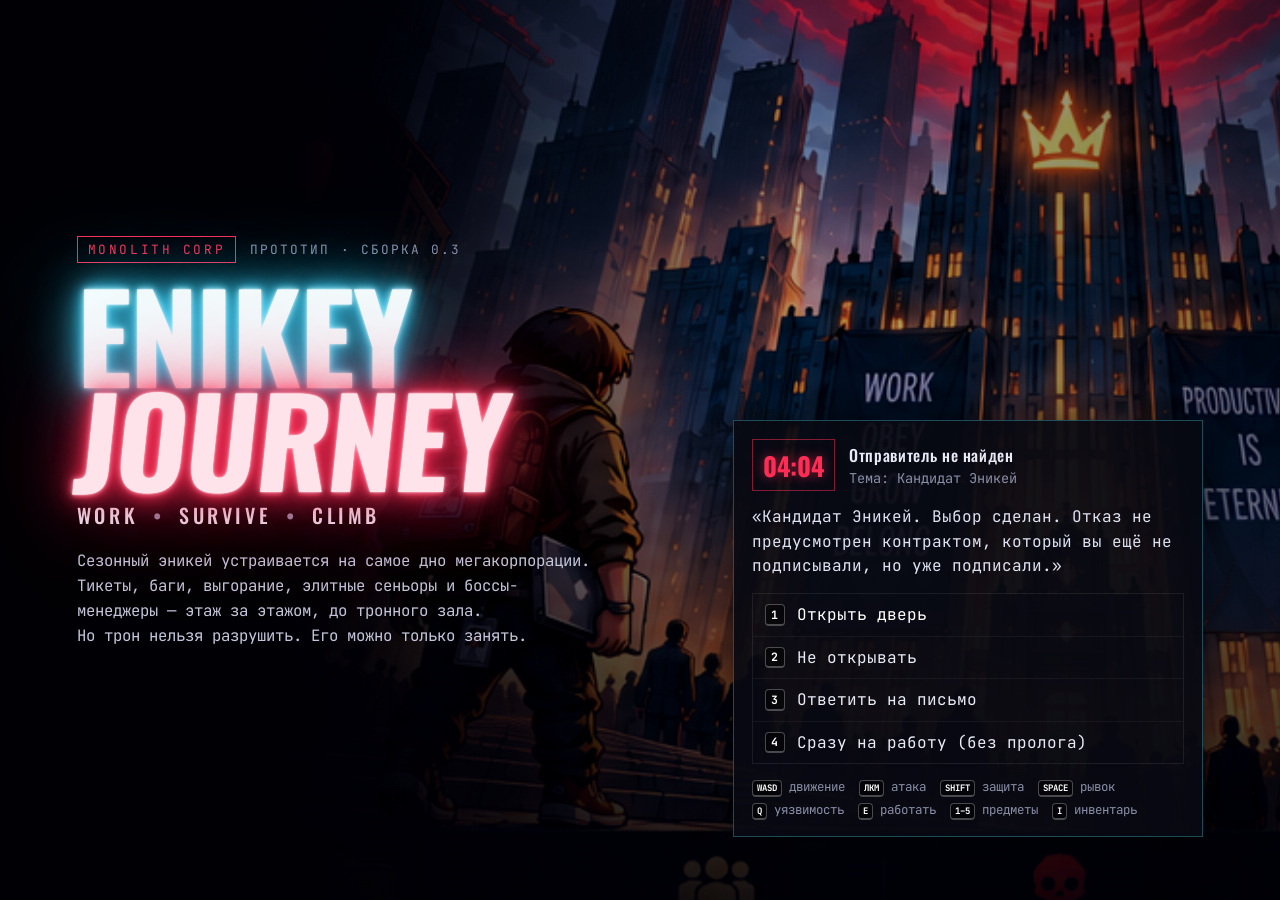
==== commit 2883a5c2: "Painted art from Codex, Monolith Corp, working-day clock - assets/gen/{characters,props,tiles}: hero" ====
--- a/index.html
+++ b/index.html
@@ -40,7 +40,7 @@
   <section class="floorinfo">
     <div class="floorname"><span id="floorName">Этаж 1</span></div>
     <div class="minimap"><canvas id="minimap"></canvas></div>
-    <div class="dept" id="dept">NAXRAMUS LABS</div>
+    <div class="dept" id="dept">MONOLITH CORP</div>
   </section>
 
   <section class="abilities">
@@ -77,7 +77,7 @@
   <div class="title-art"></div>
   <div class="title-grid">
     <div class="logo-block">
-      <div class="badge-line"><span class="pill">НАКСРАМУС ЛАБС</span><span>Прототип · сборка 0.3</span></div>
+      <div class="badge-line"><span class="pill">MONOLITH CORP</span><span>Прототип · сборка 0.3</span></div>
       <h1 class="logo"><span class="l1">ENIKEY</span><span class="l2">JOURNEY</span></h1>
       <p class="tagline">WORK <i>•</i> SURVIVE <i>•</i> CLIMB</p>
       <p class="lead">Сезонный эникей устраивается на самое дно мегакорпорации. Тикеты, баги, выгорание, элитные сеньоры и боссы-менеджеры — этаж за этажом, до тронного зала.<br>Но трон нельзя разрушить. Его можно только занять.</p>
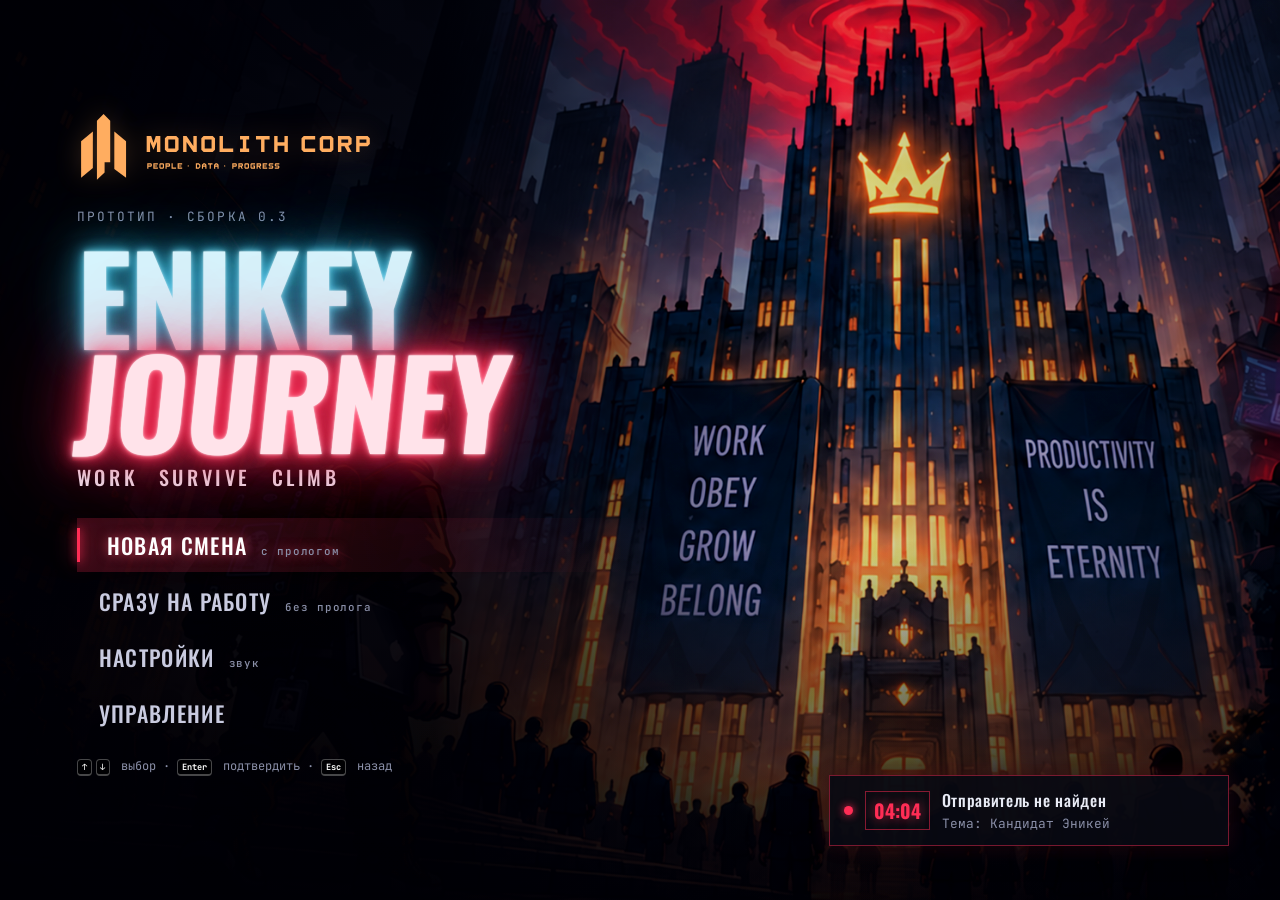
==== commit 2e5d072a: "Painted art direction, night patrol, new menu and HUD - painted style chosen: hero per concept, Greg" ====
--- a/index.html
+++ b/index.html
@@ -5,6 +5,7 @@
 <meta name="viewport" content="width=device-width,initial-scale=1">
 <meta name="theme-color" content="#05050a">
 <title>Enikey Journey</title>
+<link rel="icon" type="image/svg+xml" href="assets/brand/monolith-mark-amber.svg">
 <link rel="preconnect" href="https://fonts.googleapis.com">
 <link rel="preconnect" href="https://fonts.gstatic.com" crossorigin>
 <link href="https://fonts.googleapis.com/css2?family=JetBrains+Mono:wght@400;700&family=Oswald:wght@500;700&display=swap" rel="stylesheet">
@@ -17,18 +18,20 @@
 <!-- ============================== HUD -->
 <div id="hud" class="hud" hidden>
   <section class="hud-player">
-    <div class="portrait"><canvas id="portrait"></canvas><span class="lvl" id="lvl">1</span></div>
+    <div class="portrait">
+      <img id="portrait" class="crop" src="concept/340ddb92-778f-40aa-a184-ab4f022c1c50.png" alt="Портрет Эникея" width="1672" height="941">
+    </div>
     <div class="pinfo">
-      <div class="pname">Эникей <span id="rank">Эникей · место 503</span></div>
+      <div class="pname">Эникей <span class="lvl" id="lvl" aria-label="Уровень персонажа">1</span><span id="rank">Эникей</span></div>
       <div class="bar hp" title="Здоровье"><i id="hpFill"></i><span id="hpText"></span></div>
       <div class="bar en" title="Энергия: тратится на таски и поиск уязвимостей"><i id="enFill"></i><span id="enText"></span></div>
-      <div class="bar bo" title="Выгорание: выше 50% падает урон, 100% — конец"><i id="boFill"></i><span id="boText"></span></div>
+      <div class="bar bo" title="Выгорание: выше 50% падает урон, 100% — конец"><i id="boFill"></i><span class="burnout-label"><img class="burnout-icon" src="assets/ui/burnout.svg" alt="" aria-hidden="true"><em id="boText"></em></span></div>
       <div class="xp" title="Опыт"><i id="xpFill"></i></div>
     </div>
   </section>
 
   <section class="tracker">
-    <div class="tr-head"><span>ТРЕКЕР</span><b id="dayLabel">День 1</b></div>
+    <div class="tr-head"><span>ТРЕКЕР</span></div>
     <div class="obj main">
       <svg viewBox="0 0 24 24" aria-hidden="true"><path d="M3 18h18l-1.5-10-4.5 4-3-7-3 7-4.5-4z" fill="#f2b632"/><rect x="3" y="19" width="18" height="2" fill="#f2b632"/></svg>
       <div><small>Основная цель:</small><span id="objMain">Добраться до CEO</span></div>
@@ -38,9 +41,13 @@
   </section>
 
   <section class="floorinfo">
-    <div class="floorname"><span id="floorName">Этаж 1</span></div>
+    <div class="floor-status">
+      <div class="floor-details">
+        <div class="floorname"><span id="floorName">Этаж 1 · Helpdesk · Ряд 7</span></div>
+      </div>
+      <div id="gameClock" class="game-clock" aria-label="День и игровое время">День 1 · 09:00</div>
+    </div>
     <div class="minimap"><canvas id="minimap"></canvas></div>
-    <div class="dept" id="dept">MONOLITH CORP</div>
   </section>
 
   <section class="abilities">
@@ -53,7 +60,7 @@
   </section>
 
   <section class="wallet">
-    <div class="coin" title="Золото"><svg viewBox="0 0 24 24"><path d="M3 15l9-4 9 4-9 4z" fill="#b8841f"/><path d="M3 12l9-4 9 4-9 4z" fill="#f2b632"/><path d="M3 9l9-4 9 4-9 4z" fill="#ffd76a"/></svg><span id="gold">0</span></div>
+    <div class="coin" title="Золото"><img id="coinIcon" alt="" width="28" height="28" hidden><svg id="coinFallback" viewBox="0 0 24 24" aria-hidden="true"><path d="M3 15l9-4 9 4-9 4z" fill="#b8841f"/><path d="M3 12l9-4 9 4-9 4z" fill="#f2b632"/><path d="M3 9l9-4 9 4-9 4z" fill="#ffd76a"/></svg><span id="gold">0</span></div>
     <div class="docs" title="Пропуска к боссу"><svg viewBox="0 0 24 24"><path d="M12 2l7 8-7 12-7-12z" fill="#9b5cff"/><path d="M12 2l7 8h-7z" fill="#c9a2ff"/></svg><span id="passes">0</span></div>
   </section>
 
@@ -77,25 +84,42 @@
   <div class="title-art"></div>
   <div class="title-grid">
     <div class="logo-block">
-      <div class="badge-line"><span class="pill">MONOLITH CORP</span><span>Прототип · сборка 0.3</span></div>
+      <img class="corp-logo corp-logo-title" src="assets/brand/monolith-lockup-amber.svg" alt="Monolith Corp — People, Data, Progress" width="520" height="128">
+      <div class="badge-line"><span>Прототип · сборка 0.3</span></div>
       <h1 class="logo"><span class="l1">ENIKEY</span><span class="l2">JOURNEY</span></h1>
-      <p class="tagline">WORK <i>•</i> SURVIVE <i>•</i> CLIMB</p>
-      <p class="lead">Сезонный эникей устраивается на самое дно мегакорпорации. Тикеты, баги, выгорание, элитные сеньоры и боссы-менеджеры — этаж за этажом, до тронного зала.<br>Но трон нельзя разрушить. Его можно только занять.</p>
+      <p class="tagline">WORK SURVIVE CLIMB</p>
+      <nav class="title-menu" id="menuMain" aria-label="Главное меню">
+        <button class="tm-item" data-menu="new"><span>Новая смена</span><small>с прологом</small></button>
+        <button class="tm-item" data-menu="skip"><span>Сразу на работу</span><small>без пролога</small></button>
+        <button class="tm-item" data-menu="settings"><span>Настройки</span><small>звук</small></button>
+        <button class="tm-item" data-menu="controls"><span>Управление</span></button>
+      </nav>
+      <nav class="title-menu" id="menuSettings" aria-label="Настройки" hidden>
+        <button class="tm-item" data-menu="sound"><span id="tmSound">Звук: вкл</span></button>
+        <button class="tm-item back" data-menu="back"><span>← Назад</span></button>
+      </nav>
+      <div class="title-menu tm-controls" id="menuControls" hidden>
+        <div class="ctl-grid">
+          <span>Движение</span><kbd>W A S D</kbd>
+          <span>Атака</span><kbd>ЛКМ</kbd>
+          <span>Reject / блок</span><kbd>SHIFT</kbd>
+          <span>Рывок</span><kbd>SPACE</kbd>
+          <span>Найти уязвимость</span><kbd>Q</kbd>
+          <span>Работать · говорить</span><kbd>E</kbd>
+          <span>Следующая таска</span><kbd>TAB</kbd>
+          <span>Предметы · инвентарь</span><kbd>1–5 · I</kbd>
+        </div>
+        <button class="tm-item back" data-menu="back"><span>← Назад</span></button>
+      </div>
+      <p class="tm-hint"><kbd>↑</kbd><kbd>↓</kbd> выбор · <kbd>Enter</kbd> подтвердить · <kbd>Esc</kbd> назад</p>
       <p class="prevceo" id="prevCeo" hidden></p>
     </div>
-    <div class="mail">
-      <div class="mail-head"><span class="mail-time">04:04</span><div><strong>Отправитель не найден</strong><p>Тема: Кандидат Эникей</p></div></div>
+  </div>
+  <div class="mail-toast" id="mailToast" hidden>
+    <button class="mt-head" id="mailToggle"><i class="mt-dot"></i><span class="mail-time">04:04</span><span><strong>Отправитель не найден</strong><small>Тема: Кандидат Эникей</small></span></button>
+    <div class="mt-body" id="mailBody" hidden>
       <p class="mail-body" id="mailLine">«Кандидат Эникей. Выбор сделан. Отказ не предусмотрен контрактом, который вы ещё не подписывали, но уже подписали.»</p>
-      <ol class="hr-options">
-        <li><button data-act="start"><kbd>1</kbd>Открыть дверь</button></li>
-        <li><button data-act="ignore"><kbd>2</kbd>Не открывать</button></li>
-        <li><button data-act="reply"><kbd>3</kbd>Ответить на письмо</button></li>
-        <li><button data-act="skip"><kbd>4</kbd>Сразу на работу (без пролога)</button></li>
-      </ol>
-      <div class="controls-mini">
-        <span><kbd>WASD</kbd> движение</span><span><kbd>ЛКМ</kbd> атака</span><span><kbd>SHIFT</kbd> защита</span><span><kbd>SPACE</kbd> рывок</span>
-        <span><kbd>Q</kbd> уязвимость</span><span><kbd>E</kbd> работать</span><span><kbd>1–5</kbd> предметы</span><span><kbd>I</kbd> инвентарь</span>
-      </div>
+      <button class="btn primary" data-menu="new">Открыть дверь</button>
     </div>
   </div>
 </section>
@@ -111,6 +135,7 @@
 
 <section id="floorCard" class="screen floorcard" hidden>
   <div class="fc-inner">
+    <img class="corp-logo corp-logo-transition" src="assets/brand/monolith-lockup-amber.svg" alt="Monolith Corp — People, Data, Progress" width="520" height="128">
     <span class="fc-eyebrow" id="fcEyebrow">ЛИФТ</span>
     <h2 id="fcTitle"></h2>
     <p id="fcSub"></p>
@@ -160,6 +185,7 @@
 
 <section id="pause" class="screen pause" hidden>
   <div class="panel">
+    <img class="corp-logo corp-logo-pause" src="assets/brand/monolith-lockup-ivory.svg" alt="Monolith Corp — People, Data, Progress" width="520" height="128">
     <span class="eyebrow">ПЕРЕРЫВ</span>
     <h2>Пауза</h2>
     <div class="ctl-grid">
@@ -209,8 +235,10 @@
 <div id="touchNote" class="touchnote" hidden>Прототип рассчитан на клавиатуру и мышь.</div>
 
 <script src="src/core.js"></script>
+<script src="src/brand.js"></script>
 <script src="src/audio.js"></script>
 <script src="src/data.js"></script>
+<script src="src/watch.js"></script>
 <script src="src/sprites.js"></script>
 <script src="src/assets.js"></script>
 <script src="src/level.js"></script>
--- a/style.css
+++ b/style.css
@@ -37,13 +37,16 @@
 .hud.cine .tracker, .hud.cine .bossbar { opacity: 0; }
 .hud section, .hud aside, .hud .prompt, .hud .banner, .hud .alert, .hud .toast, .hud .soundbtn { position: absolute; }
 
-.hud-player { left: 22px; top: 18px; display: flex; align-items: center; gap: 14px; }
-.portrait { width: 86px; height: 86px; border-radius: 50%; border: 3px solid var(--red); box-shadow: 0 0 18px rgba(255,45,85,0.55), inset 0 0 18px rgba(0,0,0,0.9); background: radial-gradient(circle at 50% 70%, #3a1020, #0b0a12 70%); overflow: hidden; display: grid; place-items: center; }
-.portrait { position: relative; overflow: visible !important; }
-.portrait canvas { width: 84px; height: 72px; image-rendering: pixelated; margin-top: 10px; border-radius: 0 0 42px 42px; }
-.portrait .lvl { position: absolute; right: -4px; bottom: -4px; min-width: 28px; height: 28px; display: grid; place-items: center; border-radius: 50%; background: #0b0c14; border: 2px solid var(--cyan); font-family: var(--head); font-weight: 700; color: #fff; box-shadow: 0 0 10px rgba(79,233,255,0.5); }
+.hud-player { left: 22px; top: 18px; display: flex; align-items: flex-start; gap: 12px; padding: 6px 10px 7px 6px; border: 1px solid #365675; border-radius: 4px; background: linear-gradient(100deg, rgba(7,13,23,.94), rgba(5,10,18,.82)); box-shadow: inset 0 0 0 1px #0b111d; }
+/* Office concept f279366c: portrait occupies x=16,y=16,w=88,h=88
+   on the 1536×1024 sheet. Crop via layout so the source stays untouched. */
+.portrait { position: relative; flex: none; width: 86px; height: 86px; overflow: hidden; border: 1px solid #384a5b; border-radius: 2px; background: #131a24; }
+.portrait img { position: absolute; display: block; width: 1745.454545%; max-width: none; height: auto; left: -18.181818%; top: -18.181818%; image-rendering: auto; }
 .pname { font-family: var(--head); font-weight: 700; font-size: 1.7em; letter-spacing: 0.01em; text-shadow: 0 2px 0 #000; }
 .pname span { font-family: var(--mono); font-weight: 400; font-size: 0.42em; color: var(--muted); margin-left: 10px; letter-spacing: 0.08em; text-transform: uppercase; vertical-align: middle; }
+.pname .lvl { color: #c8d2df; margin-left: 8px; letter-spacing: 0; }
+.pname .lvl::before { content: 'Lv. '; }
+.hud-player .bar { clip-path: none; border-radius: 2px; }
 .bar { position: relative; width: 250px; height: 20px; margin-top: 6px; background: rgba(5,5,10,0.85); border: 1px solid rgba(255,255,255,0.12); clip-path: polygon(0 0, 100% 0, calc(100% - 10px) 100%, 0 100%); }
 .bar i, .bar b { position: absolute; left: 0; top: 0; bottom: 0; width: 100%; transition: width 0.12s; }
 .bar.hp i { background: linear-gradient(180deg, #ff5070, #c5112f 60%, #8d0a22); box-shadow: 0 0 12px rgba(255,45,85,0.6); }
@@ -63,12 +66,15 @@
 .obj span.flash { animation: objflash 0.9s; }
 @keyframes objflash { 0%, 40% { color: #fff; text-shadow: 0 0 10px #fff; } 100% { text-shadow: none; } }
 
-.floorinfo { right: 22px; top: 16px; width: 300px; text-align: right; }
-.floorname { font-family: var(--head); font-weight: 700; font-size: 1.45em; text-shadow: 0 2px 0 #000; }
-.minimap { margin-top: 6px; height: 170px; background: rgba(6,7,13,0.82); border: 1px solid var(--line); box-shadow: inset 0 0 30px rgba(0,0,0,0.6); position: relative; }
+.floorinfo { left: 370px; right: 22px; top: 18px; text-align: right; }
+.floor-status { display: flex; justify-content: flex-end; align-items: center; gap: 12px; min-height: 30px; padding-bottom: 6px; border-bottom: 1px solid var(--line); text-shadow: 0 2px 4px #000; }
+.floor-details { display: flex; align-items: center; gap: 12px; min-width: 0; flex: 0 1 auto; text-align: left; }
+.game-clock { flex: none; margin-left: 0; color: #e8ebf5; font: 700 clamp(12px, 1.15vw, 18px)/24px var(--mono); font-variant-numeric: tabular-nums; white-space: nowrap; }
+.floorname { min-width: 0; overflow: hidden; text-overflow: ellipsis; white-space: nowrap; font-family: var(--head); font-weight: 700; font-size: 1.45em; text-shadow: 0 2px 0 #000; }
+#floorName { white-space: nowrap; }
+.minimap { margin-top: 10px; margin-left: auto; width: 300px; height: 170px; background: rgba(6,7,13,0.82); border: 1px solid var(--line); box-shadow: inset 0 0 30px rgba(0,0,0,0.6); position: relative; }
 .minimap::after { content: ""; position: absolute; inset: 0; background: repeating-linear-gradient(0deg, rgba(255,255,255,0.025) 0 1px, transparent 1px 4px); pointer-events: none; }
 .minimap canvas { width: 100%; height: 100%; display: block; }
-.dept { margin-top: 6px; color: var(--muted); font-size: 0.8em; letter-spacing: 0.18em; }
 
 .abilities { left: 22px; bottom: 20px; display: flex; gap: 10px; }
 .slot { width: 66px; text-align: center; }
@@ -90,6 +96,7 @@
 .wallet { right: 22px; bottom: 22px; display: flex; gap: 10px; }
 .wallet > div { display: flex; align-items: center; gap: 8px; padding: 8px 18px 8px 12px; background: rgba(8,9,16,0.85); border: 1px solid var(--line); border-radius: 999px; font-family: var(--head); font-weight: 700; font-size: 1.6em; }
 .wallet svg { width: 28px; height: 28px; }
+.wallet img { width: 28px; height: 28px; object-fit: contain; }
 .wallet .coin span { color: #ffe08a; }
 .wallet .docs span { color: #c9a2ff; }
 .wallet .bump { animation: bump 0.25s; }
@@ -109,10 +116,11 @@
 .doccard strong { display: block; font-family: var(--head); font-weight: 500; color: #ffb03a; font-size: 1.15em; margin-bottom: 4px; }
 .doccard p { margin: 0; color: #c9cbe0; line-height: 1.4; }
 
-.prompt { position: absolute; display: flex; align-items: center; gap: 8px; padding: 6px 12px 6px 6px; background: rgba(6,7,13,0.88); border: 1px solid rgba(79,233,255,0.35); border-radius: 6px; transform: translate(-50%, -100%); opacity: 0; transition: opacity 0.12s; white-space: nowrap; }
+.prompt { position: absolute; display: flex; align-items: center; gap: 8px; padding: 6px 12px 6px 6px; background: rgba(6,7,13,0.88); border: 1px solid var(--item-color, rgba(79,233,255,0.35)); border-radius: 6px; transform: translate(-50%, -100%); opacity: 0; transition: opacity 0.12s; white-space: nowrap; }
 .prompt.show { opacity: 1; }
 .prompt.bad { border-color: rgba(255,45,85,0.5); }
 .prompt kbd { font-size: 0.9em; }
+#promptText { white-space: pre-line; line-height: 1.5; }
 
 .banner { left: 50%; top: 26%; transform: translate(-50%, -50%); text-align: center; opacity: 0; transition: opacity 0.3s, transform 0.3s; }
 .banner.show { opacity: 1; transform: translate(-50%, -50%) scale(1); }
@@ -145,21 +153,26 @@
 
 /* title */
 .title { place-items: stretch; background: #05050a; overflow: hidden; }
-.title-art { position: absolute; inset: -4%; background: url("assets/keyart.png") no-repeat; background-size: 215% auto; background-position: 34% 0%; filter: saturate(1.1) contrast(1.05); }
-.title-art::after { content: ""; position: absolute; inset: 0; background: linear-gradient(90deg, rgba(5,5,10,1) 0%, rgba(5,5,10,1) 24%, rgba(5,5,10,0.94) 32%, rgba(5,5,10,0.3) 62%, rgba(5,5,10,0.55) 100%), linear-gradient(0deg, rgba(5,5,10,0.95) 0%, rgba(5,5,10,0) 40%); }
+.title-art { position: absolute; inset: 0; background: #05050a url("assets/keyart_scene.png") no-repeat; background-size: auto 100%; background-position: right center; filter: saturate(1.1) contrast(1.05); }
+.title-art::after { content: ""; position: absolute; inset: 0; background: linear-gradient(90deg, rgba(5,5,10,0.97) 0%, rgba(5,5,10,0.92) 34%, rgba(5,5,10,0.6) 46%, rgba(5,5,10,0.15) 66%, rgba(5,5,10,0.5) 100%), linear-gradient(0deg, rgba(5,5,10,0.95) 0%, rgba(5,5,10,0) 40%); }
 .title-grid { position: relative; z-index: 1; display: grid; grid-template-columns: minmax(0, 1fr) minmax(0, 470px); gap: 40px; align-items: end; padding: 7vh 6vw; height: 100%; }
 .logo-block { align-self: center; max-width: 640px; }
 .badge-line { display: flex; gap: 14px; align-items: center; color: var(--muted); font-size: 0.8em; letter-spacing: 0.16em; text-transform: uppercase; }
 .pill { padding: 4px 10px; border: 1px solid var(--red); color: var(--red); letter-spacing: 0.2em; }
+.corp-logo { display: block; height: auto; max-width: 100%; object-fit: contain; }
+.corp-logo-title { width: clamp(230px, 24vw, 340px); margin-bottom: 18px; filter: drop-shadow(0 0 12px #ffad6038); }
+.corp-logo-transition { width: min(300px, 70vw); margin: 0 auto 32px; filter: drop-shadow(0 0 18px #ffad6044); }
+.corp-logo-pause { width: 220px; margin-bottom: 24px; opacity: .8; }
+.corp-item-icon { display: inline-block; width: 1.5em; height: 1.8em; vertical-align: middle; object-fit: contain; }
 .logo { margin: 18px 0 10px; font-family: var(--head); font-weight: 700; line-height: 0.86; font-size: clamp(64px, 9.5vw, 150px); letter-spacing: -0.01em; }
 .logo > span { display: block; }
 .logo .l1 {
-  color: #f2fdff;
+  color: #d6f6ff;
   text-shadow:
-    0 0 2px #fff, 0 0 6px #bff6ff,
-    0 0 14px #3fd8ff, 0 0 28px #3fd8ff, 0 0 56px rgba(63,216,255,0.75), 0 0 110px rgba(63,216,255,0.45),
+    0 0 2px rgba(255,255,255,0.7), 0 0 6px rgba(150,235,255,0.7),
+    0 0 14px rgba(63,216,255,0.75), 0 0 28px rgba(63,216,255,0.6), 0 0 56px rgba(63,216,255,0.45), 0 0 110px rgba(63,216,255,0.25),
     0 4px 0 #000;
-  animation: neon-breathe 5s ease-in-out infinite;
+  animation: neon-breathe 3.8s ease-in-out infinite;
 }
 .logo .l2 {
   color: #ffe3ea; transform: skewX(-6deg);
@@ -167,11 +180,11 @@
     0 0 2px #fff, 0 0 6px #ff9db2,
     0 0 14px #ff2d55, 0 0 30px #ff2d55, 0 0 60px rgba(255,45,85,0.8), 0 0 120px rgba(255,45,85,0.5),
     0 4px 0 #2a0008;
-  animation: neon-breathe 5s ease-in-out infinite;
+  animation: neon-breathe 3.8s ease-in-out infinite;
 }
 /* slow breathing: inhale brightens the tubes, exhale lets them dim */
 @keyframes neon-breathe { 0%, 100% { filter: brightness(0.78); } 45% { filter: brightness(1.22); } 60% { filter: brightness(1.18); } }
-.tagline { font-family: var(--head); font-weight: 500; letter-spacing: 0.18em; font-size: 1.25em; margin: 0 0 18px; }
+.tagline { word-spacing: 0.6em; font-family: var(--head); font-weight: 500; letter-spacing: 0.18em; font-size: 1.25em; margin: 0 0 18px; }
 .tagline i { color: var(--muted); font-style: normal; margin: 0 6px; }
 .tagline b { color: var(--red); }
 .lead { color: #c3c6da; line-height: 1.6; max-width: 520px; font-size: 0.98em; }
@@ -193,6 +206,7 @@
 .fc-inner { text-align: center; }
 .fc-eyebrow { letter-spacing: 0.3em; color: var(--muted); font-size: 0.85em; }
 .fc-inner h2 { font-family: var(--head); font-weight: 700; font-size: clamp(36px, 5vw, 72px); margin: 10px 0; text-shadow: 0 0 30px var(--fc, rgba(255,45,85,0.6)); }
+#fcTitle { white-space: pre-line; }
 .fc-inner p { color: #c3c6da; }
 .fc-bar { width: 300px; height: 2px; background: rgba(255,255,255,0.1); margin: 20px auto 0; overflow: hidden; }
 .fc-bar i { display: block; height: 100%; width: 0; background: var(--red); animation: fill 1.9s linear forwards; }
@@ -245,9 +259,10 @@
   .hud { font-size: 10px; }
   .bar { width: 160px; } .bar.en { width: 140px; }
   .portrait { width: 64px; height: 64px; }
-  .floorinfo { width: 200px; }
+  .floorinfo { left: 370px; right: 16px; }
+  .floor-status, .floor-details { gap: 12px; }
   .tracker { width: 200px; top: 200px; }
-  .minimap { height: 120px; }
+  .minimap { width: 200px; height: 120px; }
   .doccard { width: 240px; }
 }
 @media (prefers-reduced-motion: reduce) {
@@ -257,6 +272,10 @@
 /* ------------------------------------------------ canon HUD additions */
 .bar.bo { width: 200px; height: 17px; }
 .bar.bo span, .bar.en span { font-size: 0.78em; }
+.burnout-icon { display: inline-block; width: 1em; height: 1em; flex: none; vertical-align: -.15em; filter: drop-shadow(0 0 3px #ffad6033); }
+.bar .burnout-label { display: flex; align-items: center; justify-content: center; gap: 5px; }
+.burnout-label em { font-style: normal; }
+.tcost .b { display: inline-flex; align-items: center; gap: 3px; }
 .bar.bo i { background: linear-gradient(180deg, #ffc04a, #e0681a 60%, #a8400c); box-shadow: 0 0 10px rgba(255,140,40,0.6); }
 .bar.bo.hot i { animation: hot 0.6s infinite alternate; }
 @keyframes hot { to { filter: brightness(1.5); } }
@@ -297,7 +316,7 @@
 .loot:not(.show) { transform: translate(-120%, -50%); }
 .lootico { width: 52px; height: 52px; flex: none; display: grid; place-items: center; font-size: 30px; border: 1px solid var(--lc); background: color-mix(in srgb, var(--lc) 12%, transparent); }
 .loot em { font-style: normal; font-size: 0.72em; letter-spacing: 0.18em; text-transform: uppercase; color: var(--lc); }
-.loot strong { display: block; font-family: var(--head); font-weight: 700; font-size: 1.25em; margin: 2px 0 4px; }
+.loot strong { display: block; color: var(--lc); font-family: var(--head); font-weight: 700; font-size: 1.25em; margin: 2px 0 4px; }
 .loot p { margin: 0; color: #c9cbe0; line-height: 1.4; font-size: 0.9em; }
 
 .hud .speech { position: absolute; max-width: 340px; padding: 10px 14px; background: rgba(8,9,18,0.94); border: 1px solid rgba(201,203,224,0.3); border-radius: 6px; transform: translate(-50%, -100%); opacity: 0; transition: opacity 0.2s; line-height: 1.45; font-size: 0.95em; }
@@ -358,5 +377,47 @@
 .buffer { background: rgba(2,3,8,0.92); }
 .buffer .row .btn { min-width: 200px; }
 
-.tr-head b.ot { color: #ffb03a; text-shadow: 0 0 10px rgba(255,176,58,0.6); }
+.game-clock.ot { color: #ffb03a; text-shadow: 0 0 10px rgba(255,176,58,0.6); }
 .slot.parry .icon { border-color: #e9f8ff; box-shadow: 0 0 18px rgba(159,216,255,0.8); }
+
+/* ------------------------------------------------ main menu (neon column) */
+.title-grid { grid-template-columns: minmax(0, 1fr); align-items: center; }
+.title-menu { display: flex; flex-direction: column; gap: 2px; margin-top: 26px; max-width: 560px; }
+.tm-item { white-space: nowrap; position: relative; display: flex; align-items: baseline; gap: 14px; width: 100%; padding: 11px 18px 11px 22px; text-align: left; background: transparent; border: 0; cursor: pointer; font-family: var(--head); font-weight: 500; font-size: clamp(18px, 1.7vw, 26px); letter-spacing: 0.06em; text-transform: uppercase; color: #c9cbe0; transition: color 0.15s, background 0.15s, padding-left 0.15s; }
+.tm-item small { white-space: nowrap; font-family: var(--mono); font-size: 0.5em; letter-spacing: 0.08em; text-transform: none; color: var(--muted); }
+.tm-item::before { content: ""; position: absolute; left: 0; top: 18%; bottom: 18%; width: 3px; background: var(--red); box-shadow: 0 0 10px var(--red), 0 0 22px var(--red); opacity: 0; transition: opacity 0.15s; }
+.tm-item.sel { color: #fff; padding-left: 30px; background: linear-gradient(90deg, rgba(255,45,85,0.22), rgba(255,45,85,0)); text-shadow: 0 0 12px rgba(255,90,120,0.8); }
+.tm-item.sel::before { opacity: 1; animation: tm-hum 1.6s ease-in-out infinite; }
+.tm-item.back { font-size: clamp(14px, 1.2vw, 18px); color: var(--muted); }
+@keyframes tm-hum { 0%, 100% { opacity: 0.75; } 50% { opacity: 1; } }
+.tm-controls .ctl-grid { max-width: 420px; margin: 0 0 10px; font-size: 0.9em; }
+.tm-hint { margin-top: 18px; color: var(--muted); font-size: 0.75em; }
+.tm-hint kbd { margin-right: 4px; }
+.prevceo { margin-top: 14px; }
+
+/* 04:04 mail as a notification */
+.mail-toast { position: absolute; right: 4vw; bottom: 6vh; z-index: 2; width: min(400px, 88vw); background: rgba(8,9,18,0.92); border: 1px solid rgba(255,45,85,0.45); box-shadow: 0 0 30px rgba(0,0,0,0.6), 0 0 18px rgba(255,45,85,0.15); animation: mt-in 0.5s cubic-bezier(.2,.9,.3,1.2); }
+@keyframes mt-in { from { transform: translateY(30px); opacity: 0; } to { transform: none; opacity: 1; } }
+.mt-head { display: flex; gap: 12px; align-items: center; width: 100%; padding: 12px 14px; background: transparent; border: 0; cursor: pointer; text-align: left; }
+.mt-head strong { display: block; font-family: var(--head); font-weight: 500; letter-spacing: 0.04em; }
+.mt-head small { color: var(--muted); font-size: 0.8em; }
+.mt-head .mail-time { font-size: 1.2em; padding: 4px 8px; }
+.mt-dot { width: 9px; height: 9px; border-radius: 50%; background: var(--red); box-shadow: 0 0 8px var(--red); animation: tm-hum 1s infinite; flex: none; }
+.mail-toast.open .mt-dot { animation: none; opacity: 0.3; }
+.mt-body { padding: 0 14px 14px; }
+.mt-body .mail-body { margin: 0 0 12px; min-height: 0; }
+@media (prefers-reduced-motion: reduce) { .tm-item.sel::before, .mt-dot, .mail-toast { animation: none; } }
+
+/* ------------------------------------------------ HUD frame from concept 340ddb92: round portrait in a red ring, angled bars */
+.hud-player { top: 18px; padding: 0; border: 0; background: none; box-shadow: none; gap: 14px; align-items: center; }
+.hud-player::before { content: ""; position: absolute; left: -22px; top: -18px; width: 460px; height: 150px; z-index: -1; pointer-events: none; background: radial-gradient(ellipse at 22% 45%, rgba(3,4,10,0.85), rgba(3,4,10,0) 70%); }
+.portrait { width: 96px; height: 96px; border-radius: 50%; border: 3px solid var(--red); background: #120a12; overflow: hidden; box-shadow: 0 0 0 2px #05050a, 0 0 16px rgba(255,45,85,0.65), inset 0 0 14px rgba(0,0,0,0.8); }
+.portrait img.crop { width: 1286%; left: -11%; top: -18%; }
+.portrait img.full { width: 100%; height: 100%; left: 0; top: 0; object-fit: cover; }
+.pname { display: flex; align-items: baseline; gap: 0; flex-wrap: wrap; line-height: 1.05; }
+.pname .lvl { order: 3; flex-basis: 100%; margin: 2px 0 0; font-family: var(--head); font-size: 0.5em; color: #e8ebf5; letter-spacing: 0.04em; text-transform: none; }
+.pname #rank { margin-left: 10px; }
+.hud-player .bar { clip-path: polygon(0 0, 100% 0, calc(100% - 9px) 100%, 0 100%); border-radius: 0; border-color: rgba(255,255,255,0.1); }
+.hud-player .bar.hp { width: 230px; height: 20px; }
+.hud-player .bar.en { width: 230px; height: 18px; }
+.hud-player .bar.bo { width: 200px; height: 15px; }
